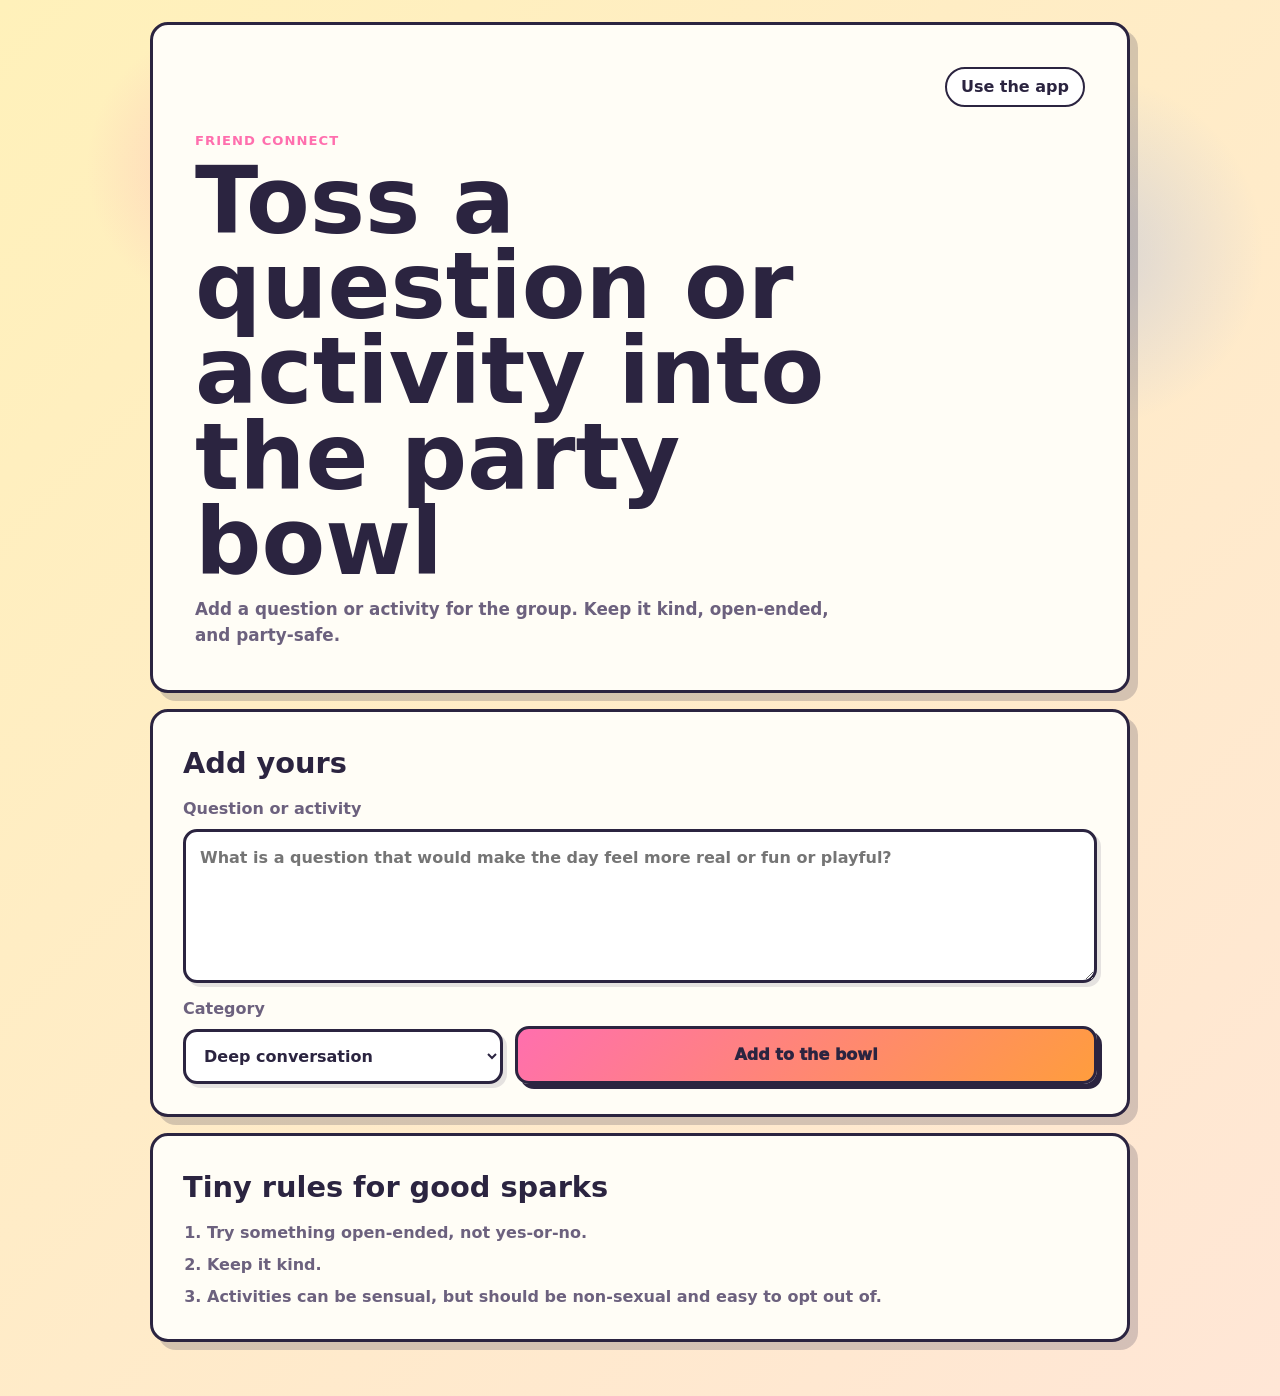
==== enter.html @ 86b0b074 "Initial Friend Connect app" ====
<!doctype html>
<html lang="en">
  <head>
    <meta charset="utf-8" />
    <meta name="viewport" content="width=device-width, initial-scale=1" />
    <title>Enter Party Prompts</title>
    <link rel="stylesheet" href="styles.css" />
  </head>
  <body class="page-enter">
    <main class="party-shell">
      <header class="party-header">
        <nav class="page-links" aria-label="Party pages">
          <a href="viewer.html">Use the app</a>
        </nav>
        <p class="kicker" data-app-name>Friend Connect</p>
        <h1 data-page-greeting>Toss a prompt into the party bowl</h1>
        <p class="header-note" data-page-subheading>Add a question or activity for the group.</p>
      </header>

      <section class="submission-card" aria-labelledby="submit-title">
        <h2 id="submit-title">Add yours</h2>
        <form id="promptForm" class="prompt-form">
          <label class="field-block">
            Question or activity
            <textarea
              id="promptText"
              name="promptText"
              maxlength="420"
              rows="5"
              required
              placeholder="What is a question that would make the day feel more real or fun or playful?"
            ></textarea>
          </label>

          <div class="form-row">
            <label class="field-block">
              Category
              <select id="promptCategory" name="promptCategory" required></select>
            </label>
            <button class="party-button" type="submit">Add to the bowl</button>
          </div>
        </form>
        <p id="saveStatus" class="save-status" role="status"></p>
      </section>

      <section class="instructions-card" aria-labelledby="instructions-title">
        <h2 id="instructions-title">Tiny rules for good sparks</h2>
        <ol class="instruction-list">
          <li>Try something open-ended, not yes-or-no.</li>
          <li>Keep it kind.</li>
          <li>Activities can be sensual, but should be non-sexual and easy to opt out of.</li>
        </ol>
      </section>

      <section id="sessionPanel" class="session-card is-hidden" aria-labelledby="session-title">
        <h2 id="session-title">Your just-added slips</h2>
        <p class="soft-copy">This page only reveals what you add during this visit.</p>
        <div id="sessionList" class="session-list"></div>
      </section>
    </main>

    <script src="config.js"></script>
    <script src="prompts.js"></script>
    <script src="shared.js"></script>
    <script src="enter.js"></script>
  </body>
</html>
---- styles.css ----
/*
  EDIT COLORS HERE
  Change these variables to quickly recolor the party pages.
  The entering page and viewer page use different background variables.
*/
:root {
  --enter-background: #fff1ba;
  --viewer-background: #dff7ff;
  --index-background: #f3e5ff;
  --card-background: #fffdf6;
  --ink: #2b2440;
  --soft-ink: #6c617e;
  --line-color: #2b2440;
  --pink: #ff6fae;
  --orange: #ff9d3d;
  --blue: #4d82ff;
  --green: #32b879;
  --shadow-color: rgba(43, 36, 64, 0.2);
}

* {
  box-sizing: border-box;
}

body {
  min-height: 100vh;
  margin: 0;
  color: var(--ink);
  font-family:
    "Trebuchet MS", "Segoe UI", ui-sans-serif, system-ui, sans-serif;
  line-height: 1.5;
}

button,
input,
select,
textarea {
  font: inherit;
}

button,
a {
  touch-action: manipulation;
}

.page-enter {
  background:
    radial-gradient(circle at 18% 12%, rgba(255, 111, 174, 0.26), transparent 9rem),
    radial-gradient(circle at 85% 18%, rgba(77, 130, 255, 0.22), transparent 11rem),
    linear-gradient(135deg, var(--enter-background), #ffe6d6);
}

.page-viewer {
  background:
    radial-gradient(circle at 12% 16%, rgba(50, 184, 121, 0.22), transparent 10rem),
    radial-gradient(circle at 86% 12%, rgba(255, 157, 61, 0.24), transparent 12rem),
    linear-gradient(135deg, var(--viewer-background), #ecf7df);
}

.page-index {
  background:
    radial-gradient(circle at 15% 20%, rgba(255, 157, 61, 0.22), transparent 11rem),
    linear-gradient(135deg, var(--index-background), #fff1ba);
}

.party-shell {
  width: min(980px, calc(100% - 28px));
  margin: 0 auto;
  padding: 22px 0 54px;
  display: grid;
  gap: 16px;
}

.viewer-shell {
  width: min(1080px, calc(100% - 28px));
}

.party-header,
.submission-card,
.instructions-card,
.session-card,
.draw-card,
.door-card {
  position: relative;
  border: 3px solid var(--line-color);
  border-radius: 18px;
  background: var(--card-background);
  box-shadow: 8px 8px 0 var(--shadow-color);
}

.party-header {
  padding: clamp(20px, 5vw, 42px);
  overflow: hidden;
}
/* 
.party-header::after,
.draw-card::after,
.submission-card::after {
  content: "";
  position: absolute;
  width: 92px;
  height: 92px;
  right: 18px;
  top: 18px;
  border: 3px solid var(--line-color);
  border-radius: 28px 40px 24px 42px;
  background-image: url(dancing-party-event.JPEG)
    ;
    linear-gradient(90deg, transparent 45%, var(--line-color) 45% 49%, transparent 49%),
    linear-gradient(var(--pink), var(--orange));
  transform: rotate(9deg);
  opacity: 0.82;
  pointer-events: none;
}
*/

.page-links {
  display: flex;
  justify-content: flex-end;
  margin-bottom: 24px;
}

.page-links a,
.door-card {
  color: var(--ink);
  text-decoration: none;
}

.page-links a {
  display: inline-flex;
  min-height: 40px;
  align-items: center;
  border: 2px solid var(--line-color);
  border-radius: 999px;
  background: #ffffff;
  padding: 0 14px;
  font-weight: 800;
}

.kicker {
  margin: 0 0 8px;
  color: var(--pink);
  font-size: 0.82rem;
  font-weight: 900;
  letter-spacing: 0.08em;
  text-transform: uppercase;
}

h1,
h2,
p {
  margin-top: 0;
}

h1 {
  max-width: 760px;
  margin-bottom: 12px;
  font-size: clamp(2.4rem, 9vw, 5.8rem);
  line-height: 0.92;
  letter-spacing: 0;
}

h2 {
  margin-bottom: 12px;
  font-size: clamp(1.25rem, 3vw, 1.8rem);
  letter-spacing: 0;
}

.header-note {
  max-width: 640px;
  margin-bottom: 0;
  color: var(--soft-ink);
  font-size: 1.05rem;
  font-weight: 700;
}

.submission-card,
.instructions-card,
.session-card,
.draw-card {
  padding: clamp(18px, 4vw, 30px);
}

.prompt-form {
  display: grid;
  gap: 14px;
}

.field-block {
  display: grid;
  gap: 8px;
  color: var(--soft-ink);
  font-weight: 900;
}

textarea,
select {
  width: 100%;
  border: 3px solid var(--line-color);
  border-radius: 14px;
  background: #ffffff;
  color: var(--ink);
  padding: 14px;
  font-weight: 750;
  box-shadow: 4px 4px 0 rgba(43, 36, 64, 0.12);
}

textarea {
  min-height: 136px;
  resize: vertical;
}

.form-row {
  display: grid;
  grid-template-columns: minmax(180px, 320px) auto;
  align-items: end;
  gap: 12px;
}

.party-button,
.ghost-button {
  border: 3px solid var(--line-color);
  border-radius: 14px;
  color: var(--ink);
  font-weight: 950;
  cursor: pointer;
}

.party-button {
  min-height: 58px;
  background: linear-gradient(135deg, var(--pink), var(--orange));
  box-shadow: 5px 5px 0 var(--line-color);
  padding: 0 20px;
}

.party-button:disabled,
.ghost-button:disabled {
  cursor: progress;
  opacity: 0.7;
}

.ghost-button {
  min-height: 44px;
  background: #ffffff;
  padding: 0 14px;
}

.wide-button {
  width: 100%;
  margin-top: 16px;
}

.save-status,
.soft-copy {
  margin-bottom: 0;
  color: var(--soft-ink);
  font-weight: 800;
}

.instruction-list {
  margin: 0;
  padding-left: 24px;
  color: var(--soft-ink);
  font-weight: 800;
}

.instruction-list li + li {
  margin-top: 8px;
}

.is-hidden {
  display: none;
}

.session-list {
  display: grid;
  gap: 10px;
  margin-top: 14px;
}

.mini-slip {
  border: 2px dashed var(--line-color);
  border-radius: 14px;
  background: #ffffff;
  padding: 12px;
}

.mini-slip strong {
  color: var(--blue);
}

.mini-slip p {
  margin: 4px 0 0;
}

.draw-card-top {
  display: flex;
  justify-content: space-between;
  align-items: start;
  gap: 14px;
  margin-bottom: 16px;
}

.chooser-grid {
  display: grid;
  grid-template-columns: minmax(220px, 0.7fr) minmax(0, 1.4fr);
  gap: 14px;
}

.choice-group {
  min-width: 0;
  margin: 0;
  border: 0;
  padding: 0;
}

.choice-group legend {
  margin-bottom: 8px;
  color: var(--soft-ink);
  font-weight: 950;
}

.segmented-control,
.category-choices {
  display: grid;
  gap: 8px;
}

.segmented-control {
  grid-template-columns: repeat(3, minmax(0, 1fr));
}

.category-choices {
  grid-template-columns: repeat(auto-fit, minmax(138px, 1fr));
}

.segmented-control input,
.category-choices input {
  position: absolute;
  opacity: 0;
  pointer-events: none;
}

.segmented-control label,
.category-choices label {
  min-height: 46px;
  display: grid;
  place-items: center;
  border: 3px solid var(--line-color);
  border-radius: 14px;
  background: #ffffff;
  padding: 0 10px;
  font-weight: 900;
  text-align: center;
  cursor: pointer;
}

.segmented-control input:checked + label,
.category-choices input:checked + label {
  background: var(--green);
  color: #ffffff;
}

.prompt-stage {
  min-height: 270px;
  display: grid;
  align-content: center;
  gap: 12px;
  margin-top: 16px;
  border: 3px solid var(--line-color);
  border-radius: 18px;
  background:
    linear-gradient(90deg, rgba(255, 111, 174, 0.13) 25%, transparent 25% 50%, rgba(77, 130, 255, 0.13) 50% 75%, transparent 75%),
    #ffffff;
  background-size: 44px 44px;
  padding: clamp(18px, 4vw, 34px);
}

.prompt-label {
  margin-bottom: 0;
  color: var(--blue);
  font-weight: 950;
  text-transform: uppercase;
  letter-spacing: 0.06em;
}

.prompt-display {
  margin-bottom: 0;
  font-size: clamp(1.65rem, 5vw, 3.8rem);
  font-weight: 950;
  line-height: 1.06;
}

.prompt-display.is-empty {
  min-height: 1.2em;
}

.landing-shell {
  min-height: 100vh;
  align-content: center;
}

.door-grid {
  display: grid;
  grid-template-columns: repeat(2, minmax(0, 1fr));
  gap: 16px;
}

.door-card {
  display: grid;
  min-height: 180px;
  align-content: end;
  padding: 20px;
  font-size: clamp(1.35rem, 4vw, 2rem);
  font-weight: 950;
}

.door-card span {
  margin-bottom: 8px;
  color: var(--pink);
  font-size: 0.86rem;
  text-transform: uppercase;
  letter-spacing: 0.08em;
}

@media (max-width: 760px) {
  .party-shell {
    width: min(100% - 18px, 620px);
    padding-top: 10px;
  }

  .party-header::after,
  .draw-card::after,
  .submission-card::after {
    width: 54px;
    height: 54px;
    right: 12px;
    top: 12px;
    opacity: 0.35;
  }

  .page-links {
    justify-content: flex-start;
  }

  .form-row,
  .chooser-grid,
  .door-grid {
    grid-template-columns: 1fr;
  }

  .draw-card-top {
    flex-direction: column;
  }

  .party-button,
  .ghost-button {
    width: 100%;
  }

  .segmented-control {
    grid-template-columns: 1fr;
  }
}
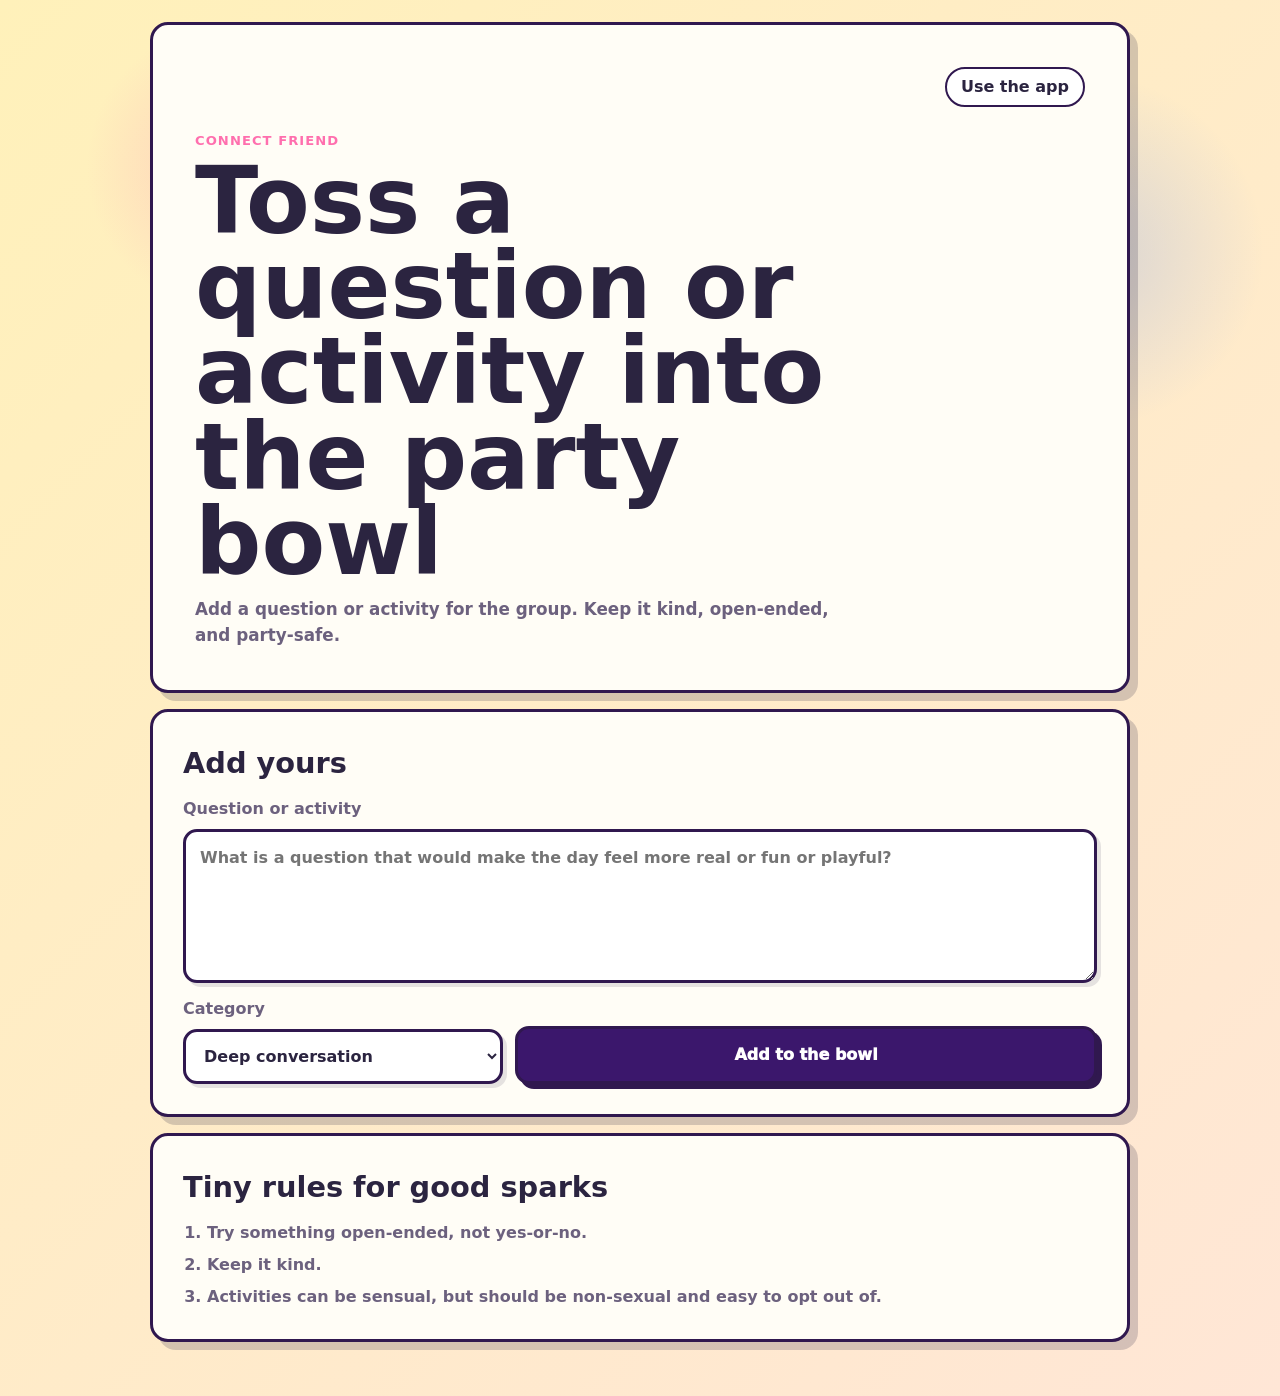
==== commit 0122da24: "changed format of viewer.html & changed name to 'Connect Friend'" ====
--- a/enter.html
+++ b/enter.html
@@ -3,7 +3,7 @@
   <head>
     <meta charset="utf-8" />
     <meta name="viewport" content="width=device-width, initial-scale=1" />
-    <title>Enter Party Prompts</title>
+    <title>Enter Connect Friend Prompts</title>
     <link rel="stylesheet" href="styles.css" />
   </head>
   <body class="page-enter">
@@ -12,7 +12,7 @@
         <nav class="page-links" aria-label="Party pages">
           <a href="viewer.html">Use the app</a>
         </nav>
-        <p class="kicker" data-app-name>Friend Connect</p>
+        <p class="kicker" data-app-name>Connect Friend</p>
         <h1 data-page-greeting>Toss a prompt into the party bowl</h1>
         <p class="header-note" data-page-subheading>Add a question or activity for the group.</p>
       </header>
--- a/styles.css
+++ b/styles.css
@@ -5,12 +5,14 @@
 */
 :root {
   --enter-background: #fff1ba;
-  --viewer-background: #dff7ff;
+  --viewer-background: #efe5ff;
   --index-background: #f3e5ff;
   --card-background: #fffdf6;
   --ink: #2b2440;
   --soft-ink: #6c617e;
-  --line-color: #2b2440;
+  --line-color: #30184f;
+  --deep-purple: #3b176c;
+  --deep-purple-hover: #4f2189;
   --pink: #ff6fae;
   --orange: #ff9d3d;
   --blue: #4d82ff;
@@ -52,9 +54,9 @@
 
 .page-viewer {
   background:
-    radial-gradient(circle at 12% 16%, rgba(50, 184, 121, 0.22), transparent 10rem),
-    radial-gradient(circle at 86% 12%, rgba(255, 157, 61, 0.24), transparent 12rem),
-    linear-gradient(135deg, var(--viewer-background), #ecf7df);
+    radial-gradient(circle at 12% 16%, rgba(255, 111, 174, 0.2), transparent 10rem),
+    radial-gradient(circle at 86% 12%, rgba(77, 130, 255, 0.18), transparent 12rem),
+    linear-gradient(135deg, var(--viewer-background), #f8edff);
 }
 
 .page-index {
@@ -91,6 +93,22 @@
 .party-header {
   padding: clamp(20px, 5vw, 42px);
   overflow: hidden;
+}
+
+.compact-header {
+  padding: clamp(14px, 3vw, 22px);
+}
+
+.compact-header .page-links {
+  margin-bottom: 12px;
+}
+
+.compact-header h1 {
+  font-size: clamp(1.8rem, 5vw, 3.2rem);
+}
+
+.compact-header .header-note {
+  margin-bottom: 0;
 }
 /* 
 .party-header::after,
@@ -228,9 +246,14 @@
 
 .party-button {
   min-height: 58px;
-  background: linear-gradient(135deg, var(--pink), var(--orange));
+  background: var(--deep-purple);
+  color: #ffffff;
   box-shadow: 5px 5px 0 var(--line-color);
   padding: 0 20px;
+}
+
+.party-button:hover {
+  background: var(--deep-purple-hover);
 }
 
 .party-button:disabled,
@@ -241,7 +264,8 @@
 
 .ghost-button {
   min-height: 44px;
-  background: #ffffff;
+  background: var(--deep-purple);
+  color: #ffffff;
   padding: 0 14px;
 }
 
@@ -303,7 +327,7 @@
 
 .chooser-grid {
   display: grid;
-  grid-template-columns: minmax(220px, 0.7fr) minmax(0, 1.4fr);
+  grid-template-columns: minmax(220px, 0.8fr) minmax(180px, 0.6fr);
   gap: 14px;
 }
 
@@ -370,9 +394,14 @@
   border: 3px solid var(--line-color);
   border-radius: 18px;
   background:
-    linear-gradient(90deg, rgba(255, 111, 174, 0.13) 25%, transparent 25% 50%, rgba(77, 130, 255, 0.13) 50% 75%, transparent 75%),
+    radial-gradient(circle at 14% 22%, rgba(255, 111, 174, 0.3) 0 1.1rem, transparent 1.15rem),
+    radial-gradient(circle at 29% 66%, rgba(255, 157, 61, 0.28) 0 1rem, transparent 1.05rem),
+    radial-gradient(circle at 47% 30%, rgba(255, 232, 91, 0.34) 0 0.9rem, transparent 0.95rem),
+    radial-gradient(circle at 64% 72%, rgba(50, 184, 121, 0.28) 0 1.15rem, transparent 1.2rem),
+    radial-gradient(circle at 83% 36%, rgba(77, 130, 255, 0.26) 0 1.05rem, transparent 1.1rem),
+    radial-gradient(circle at 74% 18%, rgba(169, 94, 255, 0.24) 0 0.85rem, transparent 0.9rem),
     #ffffff;
-  background-size: 44px 44px;
+  background-size: 240px 180px;
   padding: clamp(18px, 4vw, 34px);
 }
 
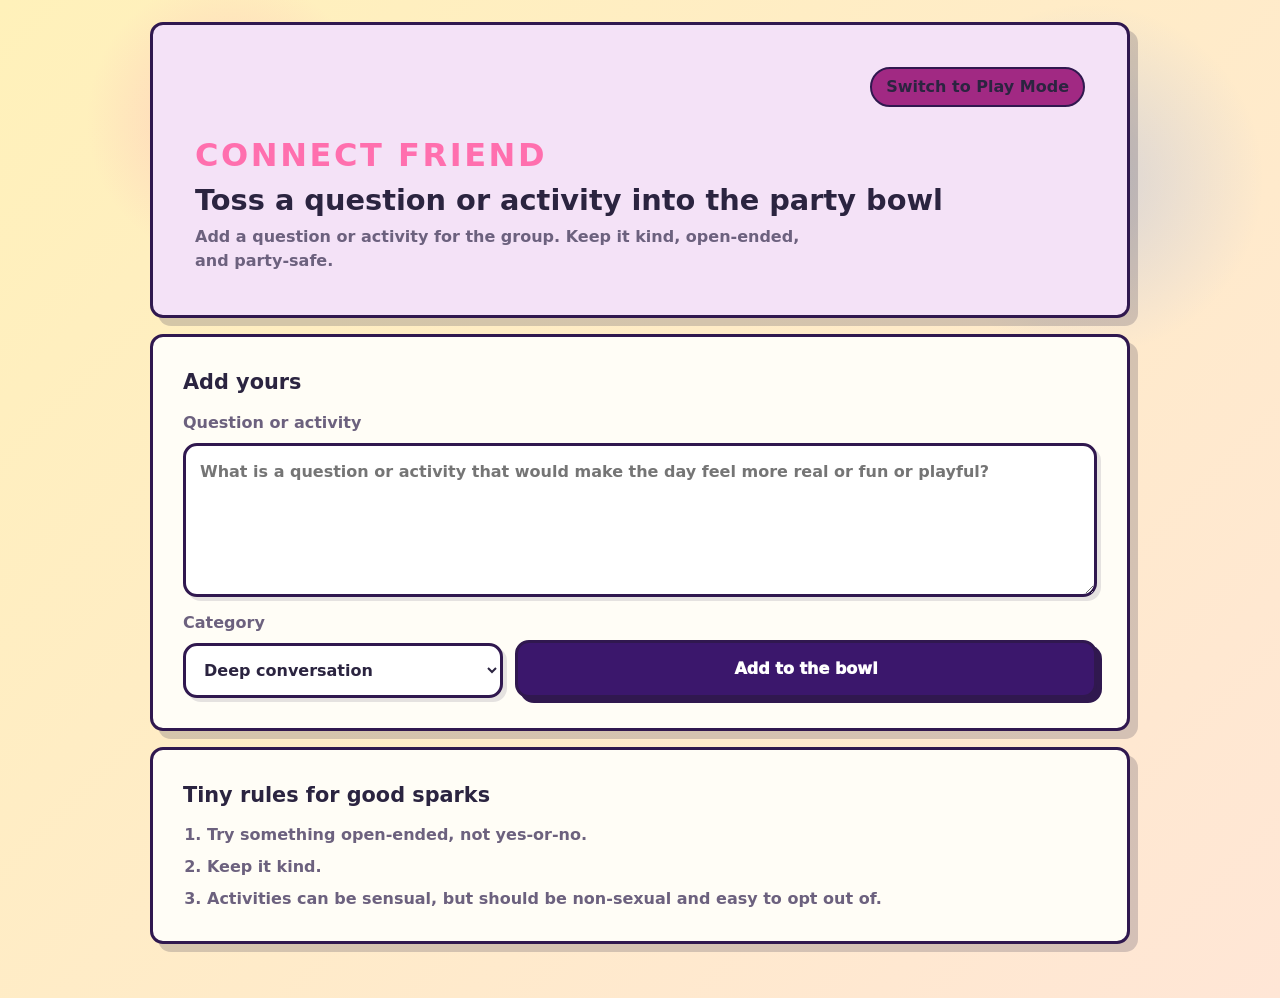
==== commit e879c71d: "changed formatting of cards and headers" ====
--- a/enter.html
+++ b/enter.html
@@ -10,10 +10,10 @@
     <main class="party-shell">
       <header class="party-header">
         <nav class="page-links" aria-label="Party pages">
-          <a href="viewer.html">Use the app</a>
+          <a href="viewer.html">Switch to Play Mode</a>
         </nav>
-        <p class="kicker" data-app-name>Connect Friend</p>
-        <h1 data-page-greeting>Toss a prompt into the party bowl</h1>
+        <h1 class="kicker" data-app-name>Connect Friend</h1>
+        <h2 data-page-greeting>Toss a prompt into the party bowl</h2>
         <p class="header-note" data-page-subheading>Add a question or activity for the group.</p>
       </header>
 
@@ -28,7 +28,7 @@
               maxlength="420"
               rows="5"
               required
-              placeholder="What is a question that would make the day feel more real or fun or playful?"
+              placeholder="What is a question or activity that would make the day feel more real or fun or playful?"
             ></textarea>
           </label>
 
@@ -60,6 +60,10 @@
     </main>
 
     <script src="config.js"></script>
+    <script src="visitor.js"></script>
+    <script>
+      rememberVisitor();
+    </script>
     <script src="prompts.js"></script>
     <script src="shared.js"></script>
     <script src="enter.js"></script>
--- a/styles.css
+++ b/styles.css
@@ -8,6 +8,7 @@
   --viewer-background: #efe5ff;
   --index-background: #f3e5ff;
   --card-background: #fffdf6;
+  --header-card-background:  #f4e2f7;
   --ink: #2b2440;
   --soft-ink: #6c617e;
   --line-color: #30184f;
@@ -85,7 +86,7 @@
 .door-card {
   position: relative;
   border: 3px solid var(--line-color);
-  border-radius: 18px;
+  border-radius: 13px;
   background: var(--card-background);
   box-shadow: 8px 8px 0 var(--shadow-color);
 }
@@ -93,6 +94,7 @@
 .party-header {
   padding: clamp(20px, 5vw, 42px);
   overflow: hidden;
+  background: var(--header-card-background)
 }
 
 .compact-header {
@@ -103,9 +105,9 @@
   margin-bottom: 12px;
 }
 
-.compact-header h1 {
+/* .party-header.compact-header > h2 {
   font-size: clamp(1.8rem, 5vw, 3.2rem);
-}
+} */
 
 .compact-header .header-note {
   margin-bottom: 0;
@@ -150,7 +152,7 @@
   align-items: center;
   border: 2px solid var(--line-color);
   border-radius: 999px;
-  background: #ffffff;
+  background: #a12983;
   padding: 0 14px;
   font-weight: 800;
 }
@@ -158,29 +160,28 @@
 .kicker {
   margin: 0 0 8px;
   color: var(--pink);
-  font-size: 0.82rem;
+  font-size: 2rem;
   font-weight: 900;
   letter-spacing: 0.08em;
   text-transform: uppercase;
 }
 
-h1,
 h2,
 p {
   margin-top: 0;
 }
 
-h1 {
+.party-header > h2 {
   max-width: 760px;
   margin-bottom: 12px;
-  font-size: clamp(2.4rem, 9vw, 5.8rem);
+  font-size: clamp(1.4rem, 9vw, 1.8rem);
   line-height: 0.92;
   letter-spacing: 0;
 }
 
 h2 {
   margin-bottom: 12px;
-  font-size: clamp(1.25rem, 3vw, 1.8rem);
+  font-size: clamp(1.25rem, 3vw, 1.3rem);
   letter-spacing: 0;
 }
 
@@ -188,7 +189,7 @@
   max-width: 640px;
   margin-bottom: 0;
   color: var(--soft-ink);
-  font-size: 1.05rem;
+  font-size: 1rem;
   font-weight: 700;
 }
 
@@ -432,13 +433,13 @@
 .door-grid {
   display: grid;
   grid-template-columns: repeat(2, minmax(0, 1fr));
-  gap: 16px;
+  gap: 10px;
 }
 
 .door-card {
   display: grid;
   min-height: 180px;
-  align-content: end;
+  align-content: top;
   padding: 20px;
   font-size: clamp(1.35rem, 4vw, 2rem);
   font-weight: 950;
@@ -447,7 +448,7 @@
 .door-card span {
   margin-bottom: 8px;
   color: var(--pink);
-  font-size: 0.86rem;
+  font-size: 1.7rem;
   text-transform: uppercase;
   letter-spacing: 0.08em;
 }
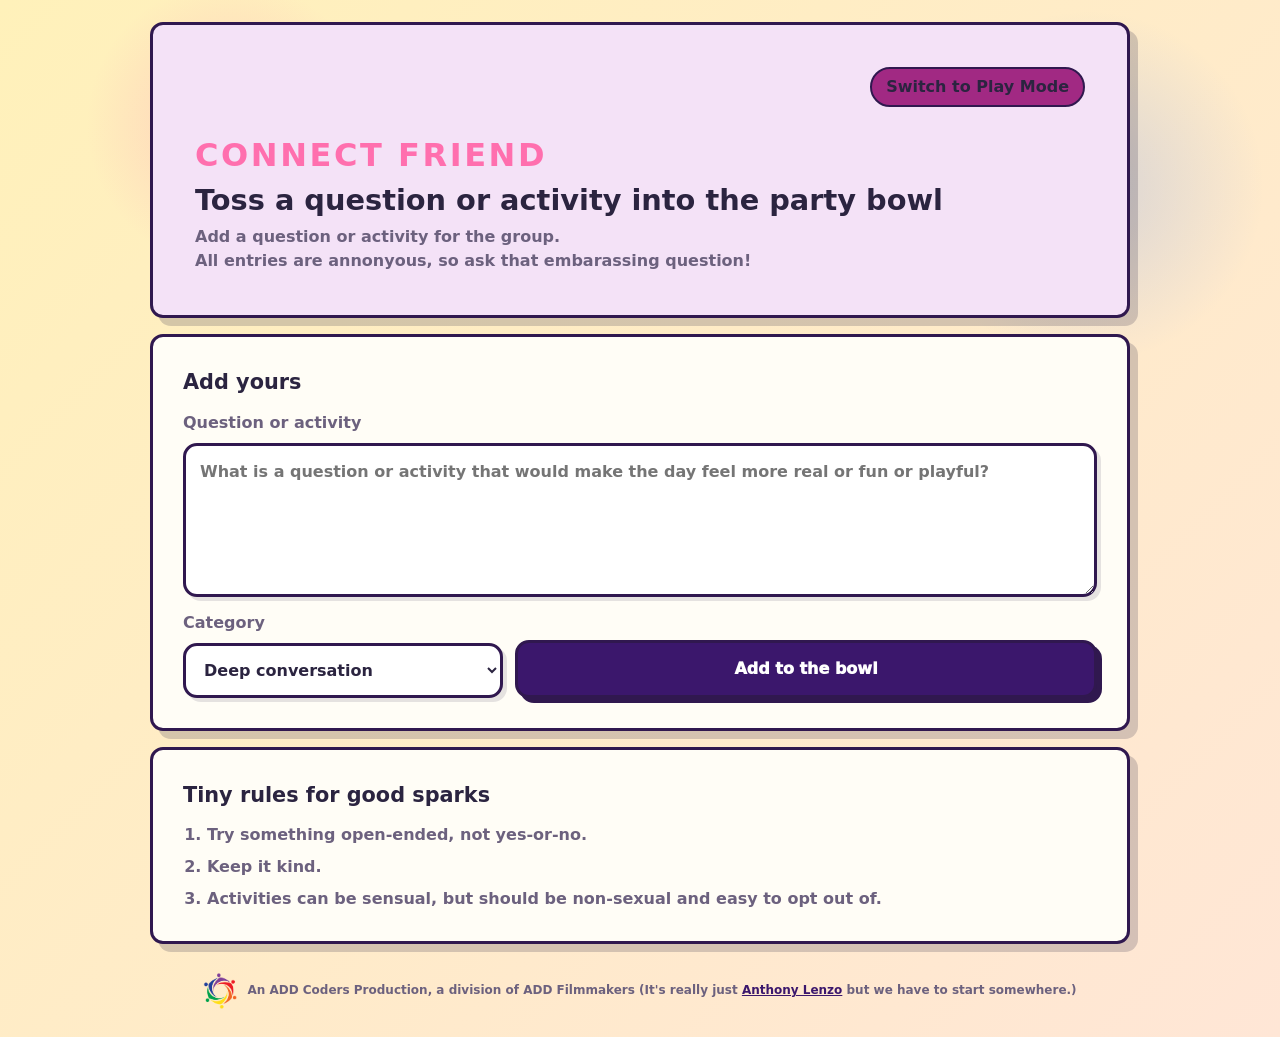
==== commit 54455c9b: "added ADD logo and email footer" ====
--- a/enter.html
+++ b/enter.html
@@ -14,7 +14,8 @@
         </nav>
         <h1 class="kicker" data-app-name>Connect Friend</h1>
         <h2 data-page-greeting>Toss a prompt into the party bowl</h2>
-        <p class="header-note" data-page-subheading>Add a question or activity for the group.</p>
+        <p class="header-note" >Add a question or activity for the group.</p>
+        <p class="header-note" >All entries are annonyous, so ask that embarassing question!</p>
       </header>
 
       <section class="submission-card" aria-labelledby="submit-title">
@@ -58,6 +59,13 @@
         <div id="sessionList" class="session-list"></div>
       </section>
     </main>
+    <footer class="site-footer">
+      <img class="footer-logo" src="ADD_filmmakers_logo_no_background.png" alt="ADD Filmmakers logo" />
+      <p>
+        An ADD Coders Production, a division of ADD Filmmakers (It's really just <a href="mailto:anthony@addflimmakers.com">Anthony Lenzo</a> but we have to start somewhere.)
+        
+      </p>
+    </footer>
 
     <script src="config.js"></script>
     <script src="visitor.js"></script>
--- a/styles.css
+++ b/styles.css
@@ -91,6 +91,7 @@
   box-shadow: 8px 8px 0 var(--shadow-color);
 }
 
+
 .party-header {
   padding: clamp(20px, 5vw, 42px);
   overflow: hidden;
@@ -270,6 +271,14 @@
   padding: 0 14px;
 }
 
+#resetSession {
+  background: #9f2f4a;
+}
+
+#resetSession:hover {
+  background: #b63a59;
+}
+
 .wide-button {
   width: 100%;
   margin-top: 16px;
@@ -324,6 +333,13 @@
   align-items: start;
   gap: 14px;
   margin-bottom: 16px;
+}
+
+.draw-card-actions {
+  display: flex;
+  flex-wrap: wrap;
+  justify-content: flex-end;
+  gap: 8px;
 }
 
 .chooser-grid {
@@ -406,6 +422,22 @@
   padding: clamp(18px, 4vw, 34px);
 }
 
+.prompt-stage.session-complete {
+  border-color: #c653c4;
+  background:
+    radial-gradient(circle at 16% 26%, #c653c4 0 1.15rem, transparent 1.2rem),
+    radial-gradient(circle at 72% 34%, #c653c4 0 1rem, transparent 1.05rem),
+    #fff0f4;
+}
+
+.prompt-stage.session-complete .prompt-label {
+  color: #c6536b;
+}
+
+.prompt-stage.session-complete .prompt-display {
+  color: #7e2437;
+}
+
 .prompt-label {
   margin-bottom: 0;
   color: var(--blue);
@@ -451,6 +483,34 @@
   font-size: 1.7rem;
   text-transform: uppercase;
   letter-spacing: 0.08em;
+}
+
+.site-footer {
+  width: min(980px, calc(100% - 28px));
+  display: flex;
+  align-items: center;
+  justify-content: center;
+  gap: 10px;
+  margin: -26px auto 28px;
+  color: var(--soft-ink);
+  font-size: 0.75rem;
+  font-weight: 750;
+  text-align: center;
+}
+
+.footer-logo {
+  width: 34px;
+  height: auto;
+  flex: 0 0 auto;
+}
+
+.site-footer p {
+  margin: 0;
+}
+
+.site-footer a {
+  color: var(--deep-purple);
+  font-weight: 900;
 }
 
 @media (max-width: 760px) {
@@ -483,6 +543,10 @@
     flex-direction: column;
   }
 
+  .draw-card-actions {
+    width: 100%;
+  }
+
   .party-button,
   .ghost-button {
     width: 100%;
@@ -491,4 +555,9 @@
   .segmented-control {
     grid-template-columns: 1fr;
   }
-}
+
+  .site-footer {
+    flex-direction: column;
+    margin-top: -18px;
+  }
+}
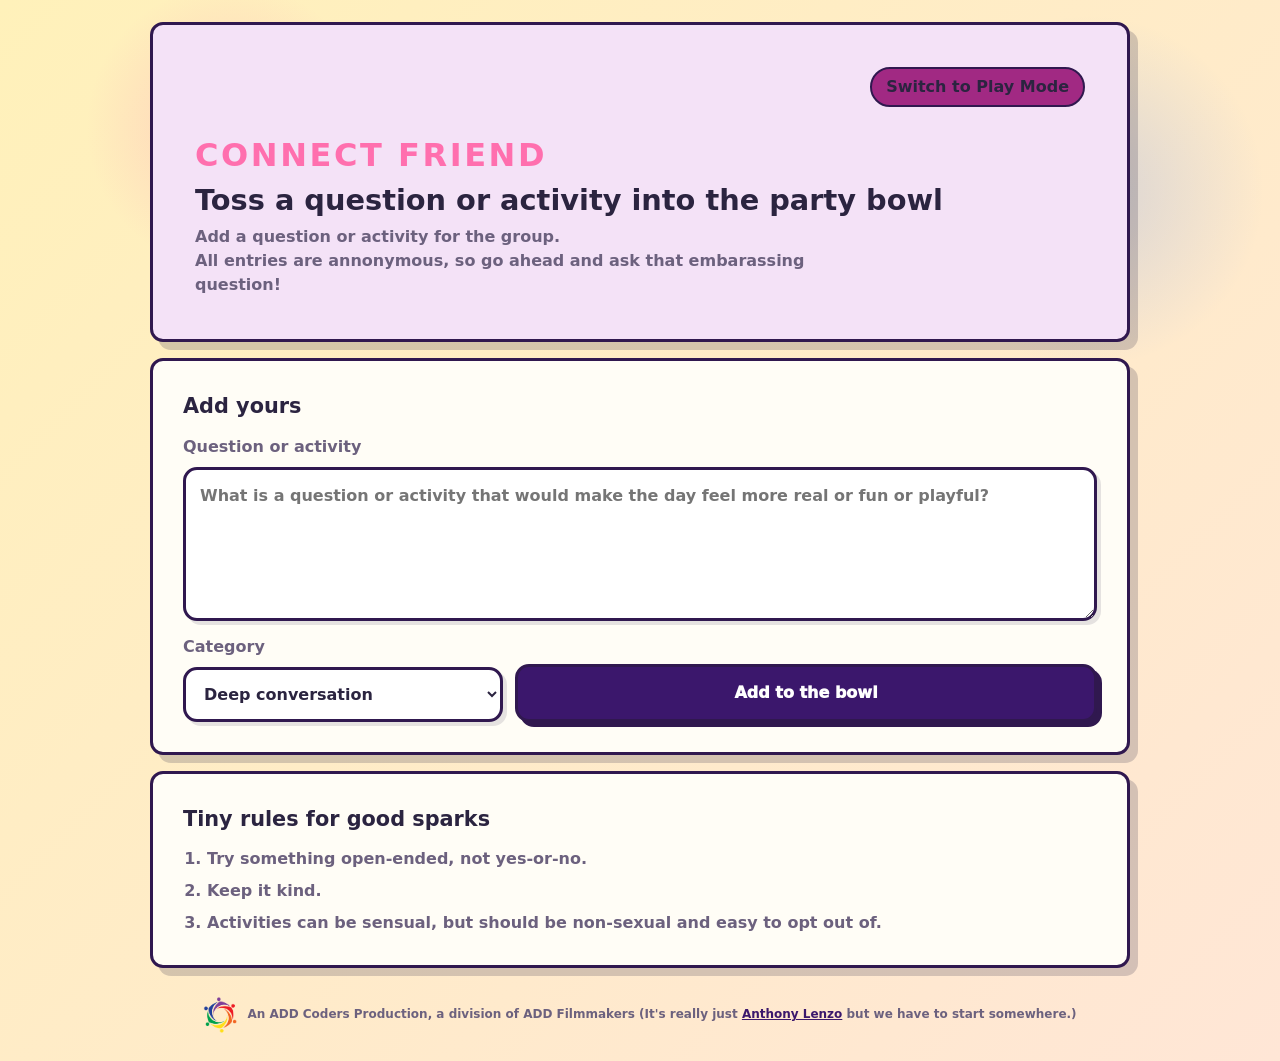
==== commit 55be6bfa: "corrected mispelling of anonymous" ====
--- a/enter.html
+++ b/enter.html
@@ -15,7 +15,7 @@
         <h1 class="kicker" data-app-name>Connect Friend</h1>
         <h2 data-page-greeting>Toss a prompt into the party bowl</h2>
         <p class="header-note" >Add a question or activity for the group.</p>
-        <p class="header-note" >All entries are annonyous, so ask that embarassing question!</p>
+        <p class="header-note" >All entries are annonymous, so go ahead and ask that embarassing question!</p>
       </header>
 
       <section class="submission-card" aria-labelledby="submit-title">
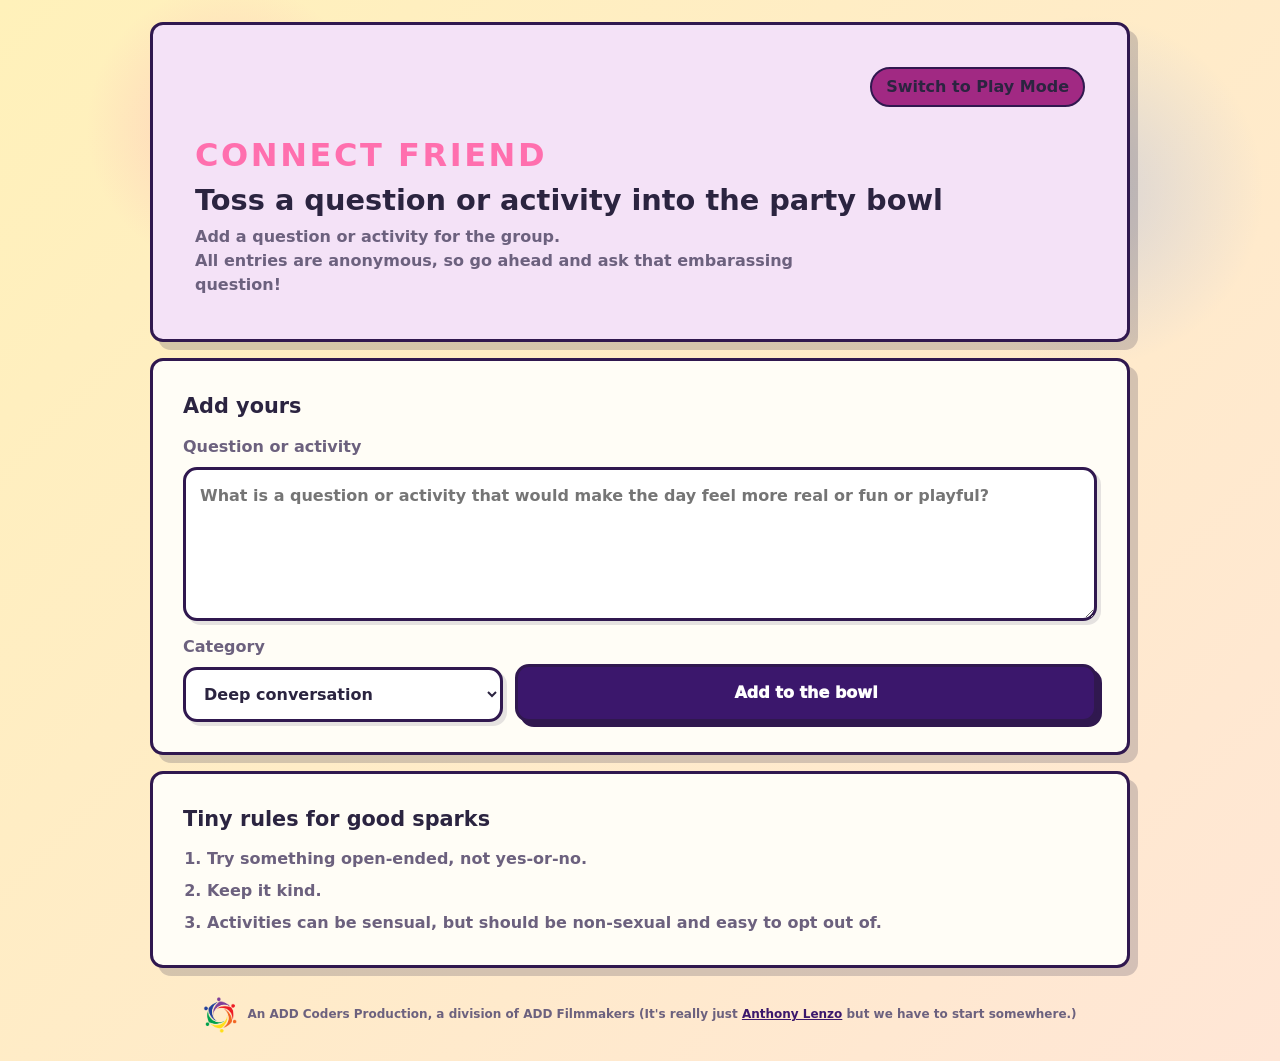
==== commit afd98bf8: "actually corrected the mispelling" ====
--- a/enter.html
+++ b/enter.html
@@ -15,7 +15,7 @@
         <h1 class="kicker" data-app-name>Connect Friend</h1>
         <h2 data-page-greeting>Toss a prompt into the party bowl</h2>
         <p class="header-note" >Add a question or activity for the group.</p>
-        <p class="header-note" >All entries are annonymous, so go ahead and ask that embarassing question!</p>
+        <p class="header-note" >All entries are anonymous, so go ahead and ask that embarassing question!</p>
       </header>
 
       <section class="submission-card" aria-labelledby="submit-title">
